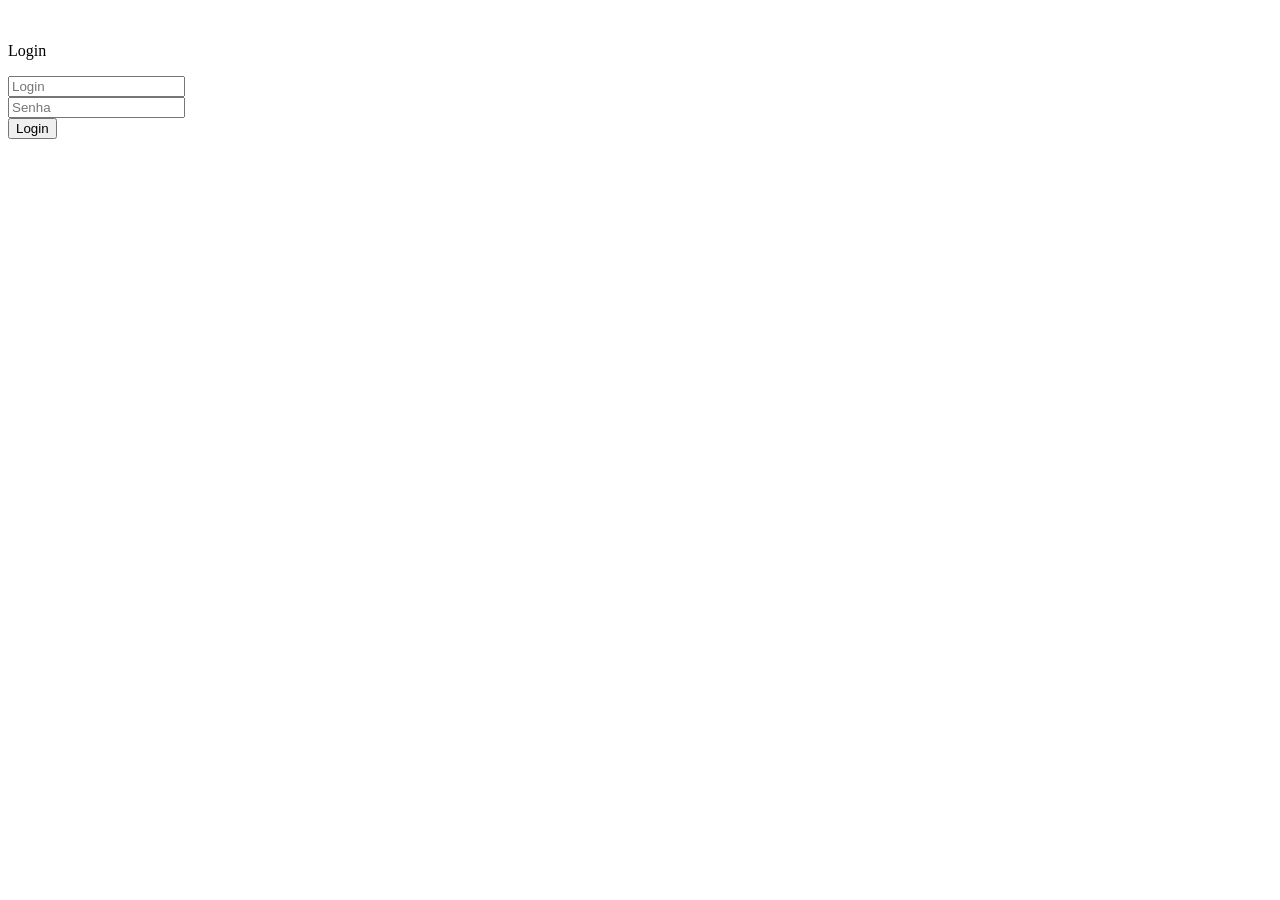
==== login.html @ d6b83bb2 "Criado o html da pagina de login" ====
<!DOCTYPE html>
<html lang="en">
<head>
    <meta charset="UTF-8">
    <meta name="viewport" content="width=device-width, initial-scale=1.0">
    <title>Login TaskFlow</title>
</head>
<body>
    <main>
        <div id="img-main">
            <img src="" alt="">
        </div>
        <div id="login">
            <div id="title-form">
                <p>Login</p>
            </div>
            <div id="form-login">
                <div id="user-id" class="input-form">
                    <input type="text" name="user-id" id="input-id" placeholder="Login">
                </div>
                <div id="user-password" class="input-form">
                    <input type="text" name="user-password" id="input-password" placeholder="Senha">
                </div>
                <div id="button-form">
                    <button type="button">Login</button>
                </div>
            </div>
        </div>
    </main>
</body>
</html>
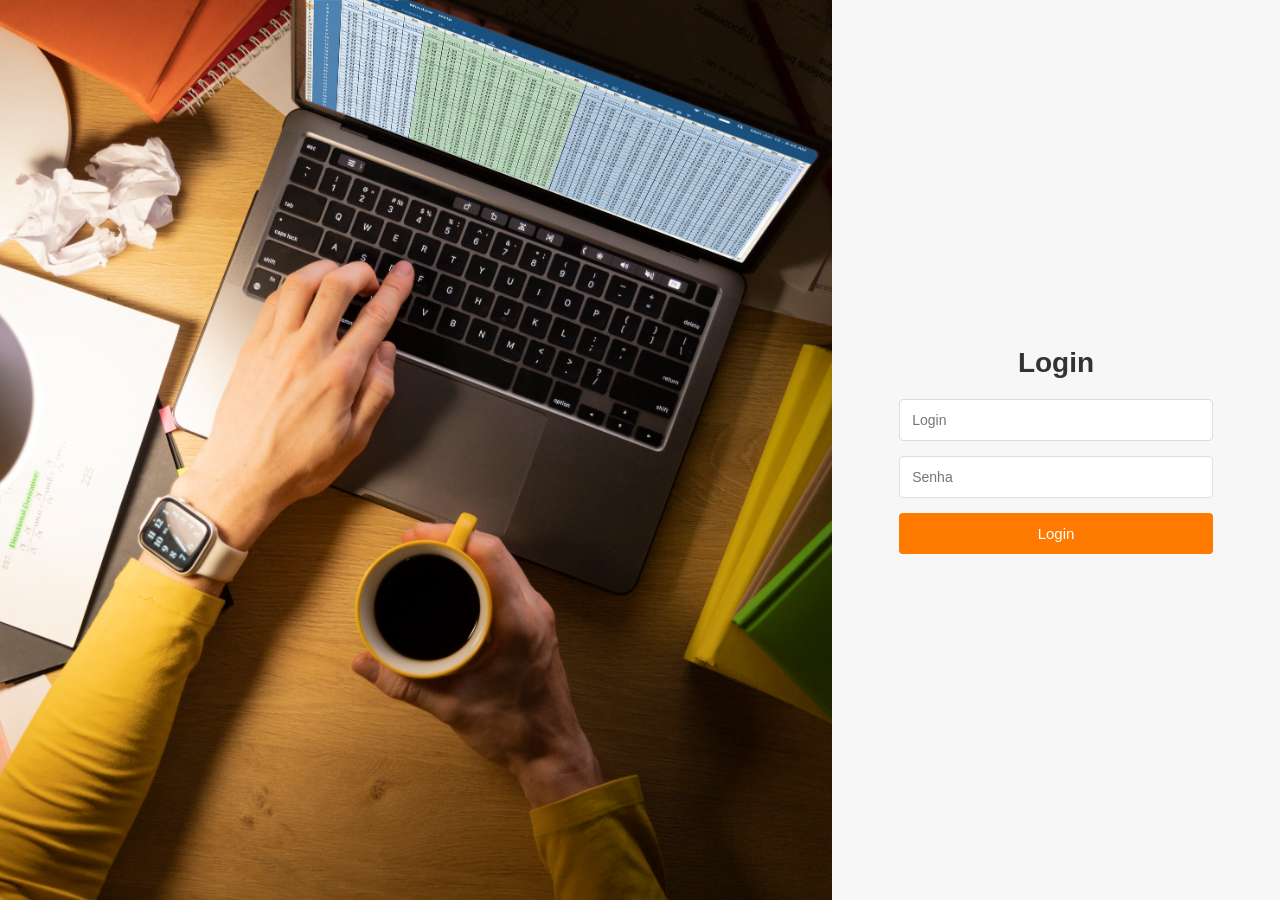
==== commit 111646a0: "TRF-01 Css tela de login" ====
--- a/login.html
+++ b/login.html
@@ -3,12 +3,13 @@
 <head>
     <meta charset="UTF-8">
     <meta name="viewport" content="width=device-width, initial-scale=1.0">
+    <link rel="stylesheet" href="login.css">
     <title>Login TaskFlow</title>
 </head>
 <body>
     <main>
         <div id="img-main">
-            <img src="" alt="">
+            <img src="image.jpg" alt="">
         </div>
         <div id="login">
             <div id="title-form">
--- a/login.css
+++ b/login.css
@@ -0,0 +1,86 @@
+*{
+    margin: 0;
+    padding: 0;
+    box-sizing: border-box;
+    font-family: Arial, Helvetica, sans-serif;
+}
+
+body{
+    height: 100vh;
+}
+
+main{
+    display: flex;
+    height: 100vh;
+}
+
+
+#img-main{
+    width: 65%;
+}
+
+#img-main img{
+    width: 100%;
+    height: 100%;
+    object-fit: cover;
+}
+
+
+#login {
+    width: 35%;
+    display: flex;
+    justify-content: center;
+    align-items: center;
+    background-color: #f7f7f7;
+    align-content: center;
+    flex-direction: column;
+}
+
+#form-login{
+    width: 70%;
+}
+
+
+#title-form{
+    width: 100%;
+    text-align: center;
+    
+    margin-bottom: 20px;
+}
+
+#title-form p{
+    font-size: 28px;
+    font-weight: bold;
+    color: #333;
+    text-align: center;
+}
+
+
+
+.input-form{
+    margin-bottom: 15px;
+}
+
+.input-form input{
+    width: 100%;
+    padding: 12px;
+    border: 1px solid #ddd;
+    border-radius: 4px;
+    font-size: 14px;
+}
+
+
+#button-form button{
+    width: 100%;
+    padding: 12px;
+    border: none;
+    background-color: #FF7B00;
+    color: white;
+    font-size: 15px;
+    border-radius: 4px;
+    cursor: pointer;
+}
+
+#button-form button:hover{
+    background-color: #FF7B00;
+}
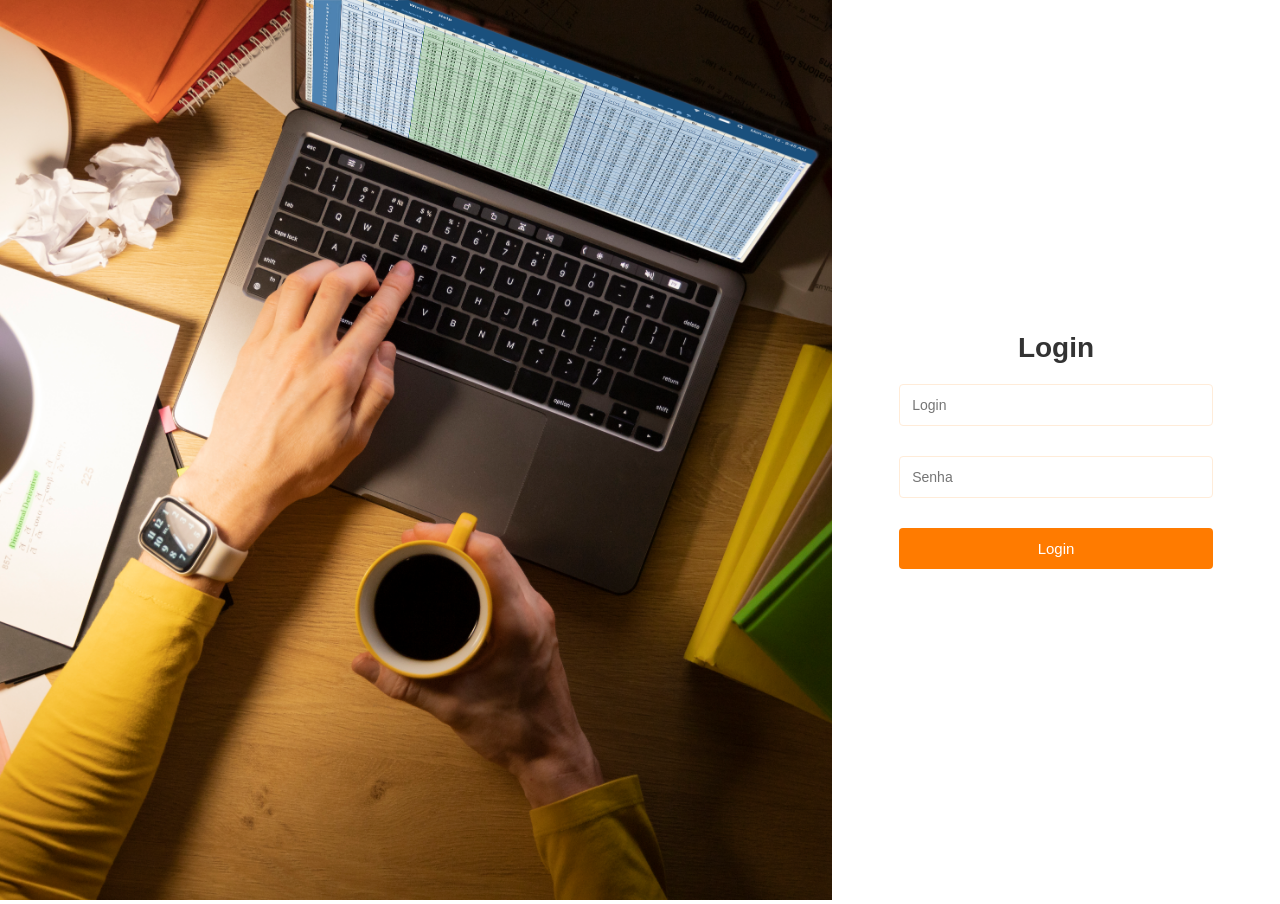
==== commit 29a10915: "Atualizado o README, criado o arquivo de variaveis para o css e estilizado o focus do login" ====
--- a/login.html
+++ b/login.html
@@ -17,13 +17,13 @@
             </div>
             <div id="form-login">
                 <div id="user-id" class="input-form">
-                    <input type="text" name="user-id" id="input-id" placeholder="Login">
+                    <input type="text" name="user-id" id="input-id" class="input-form" placeholder="Login">
                 </div>
                 <div id="user-password" class="input-form">
-                    <input type="text" name="user-password" id="input-password" placeholder="Senha">
+                    <input type="password" name="user-password" id="input-password" class="input-form" placeholder="Senha">
                 </div>
                 <div id="button-form">
-                    <button type="button">Login</button>
+                    <button type="button" onclick="window.location.href='index.html'">Login</button>
                 </div>
             </div>
         </div>
--- a/login.css
+++ b/login.css
@@ -1,3 +1,5 @@
+@import url("variables.css");
+
 *{
     margin: 0;
     padding: 0;
@@ -31,7 +33,7 @@
     display: flex;
     justify-content: center;
     align-items: center;
-    background-color: #f7f7f7;
+    background-color: var(--white);
     align-content: center;
     flex-direction: column;
 }
@@ -64,7 +66,7 @@
 .input-form input{
     width: 100%;
     padding: 12px;
-    border: 1px solid #ddd;
+    border: 1px solid var(--light-orange);
     border-radius: 4px;
     font-size: 14px;
 }
@@ -74,13 +76,17 @@
     width: 100%;
     padding: 12px;
     border: none;
-    background-color: #FF7B00;
-    color: white;
+    background-color: var(--primary-orange);
+    color: var(--white);
     font-size: 15px;
     border-radius: 4px;
     cursor: pointer;
 }
 
 #button-form button:hover{
-    background-color: #FF7B00;
+    background-color: var(--dark-orange);
+}
+
+.input-form:focus{
+    outline: 0.5px solid var(--primary-orange)
 }
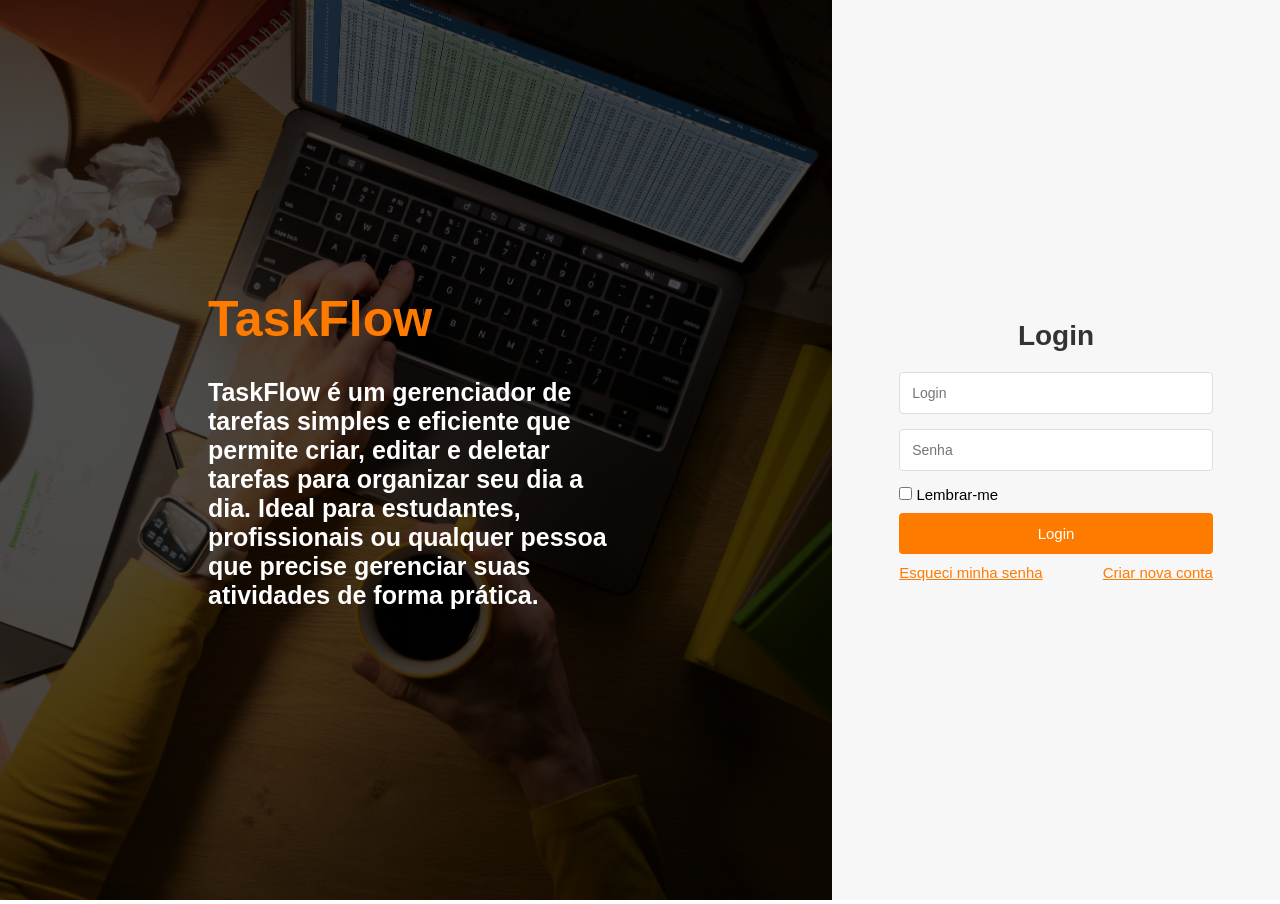
==== commit e52ddc75: "Adicionado JS para validações no login, links de redefinição de senha e cadastrar, checkbox de lembr" ====
--- a/login.html
+++ b/login.html
@@ -1,15 +1,33 @@
 <!DOCTYPE html>
 <html lang="en">
+
 <head>
     <meta charset="UTF-8">
     <meta name="viewport" content="width=device-width, initial-scale=1.0">
     <link rel="stylesheet" href="login.css">
     <title>Login TaskFlow</title>
 </head>
+
+<script>
+    function verificarLogin(){
+        var login = document.getElementById('input-id').value;
+        var senha = document.getElementById('input-password').value;
+
+        if (login == "" || login == undefined || senha == "" || senha == undefined) {
+            alert("O login e senha devem ser preenchidos.")
+        } else if (!login.includes("@") || !login.includes("."))
+            alert("Login incorreto, deve seguir o modelo: example@example.com")
+        }
+</script>
+
 <body>
     <main>
         <div id="img-main">
             <img src="image.jpg" alt="">
+            <div class="image_text">
+                <h2 class="project-title">TaskFlow</h2>
+                <p class="project-description">TaskFlow é um gerenciador de tarefas simples e eficiente que permite criar, editar e deletar tarefas para organizar seu dia a dia. Ideal para estudantes, profissionais ou qualquer pessoa que precise gerenciar suas atividades de forma prática.</p>   
+            </div>
         </div>
         <div id="login">
             <div id="title-form">
@@ -17,16 +35,29 @@
             </div>
             <div id="form-login">
                 <div id="user-id" class="input-form">
-                    <input type="text" name="user-id" id="input-id" class="input-form" placeholder="Login">
+                    <input type="text" name="user-id" id="input-id" placeholder="Login">
                 </div>
                 <div id="user-password" class="input-form">
-                    <input type="password" name="user-password" id="input-password" class="input-form" placeholder="Senha">
+                    <input type="password" name="user-password" id="input-password" placeholder="Senha">
+                </div>
+                <div id="remember-me-checkbox" class="checkbox-and-links">
+                    <input type="checkbox" name="" id="">
+                    <label for="">Lembrar-me</label>
                 </div>
                 <div id="button-form">
-                    <button type="button" onclick="window.location.href='index.html'">Login</button>
+                    <button type="button" onclick="verificarLogin()">Login</button>
+                </div>
+                <div id="links-tab" class="checkbox-and-links">
+                    <div id="forgot-password">
+                        <a href="#">Esqueci minha senha</a>
+                    </div>
+                    <div id="create-account">
+                        <a href="#" >Criar nova conta</a>
+                    </div>
                 </div>
             </div>
         </div>
     </main>
 </body>
+
 </html>
--- a/login.css
+++ b/login.css
@@ -1,5 +1,3 @@
-@import url("variables.css");
-
 *{
     margin: 0;
     padding: 0;
@@ -16,9 +14,26 @@
     height: 100vh;
 }
 
+.image_text { 
+    position: absolute;
+    top: 50%;
+    left: 50%;
+    transform: translate(-50%, -50%);
+    color: #ffffff;
+    font-weight: bold;
+    z-index: 1;
+}
+
+#img-main::after{
+    content: "";
+    position: absolute;
+    inset: 0;
+    background: rgba(0,0,0,0.7);
+}
 
 #img-main{
     width: 65%;
+    position: relative;
 }
 
 #img-main img{
@@ -27,13 +42,23 @@
     object-fit: cover;
 }
 
+.project-description {
+    font-size: 25px;
+    width: 100%;
+}
+
+.project-title {
+    margin-bottom: 30px;
+    font-size: 50px;
+    color: #FF7B00;
+}
 
 #login {
     width: 35%;
     display: flex;
     justify-content: center;
     align-items: center;
-    background-color: var(--white);
+    background-color: #f7f7f7;
     align-content: center;
     flex-direction: column;
 }
@@ -66,7 +91,7 @@
 .input-form input{
     width: 100%;
     padding: 12px;
-    border: 1px solid var(--light-orange);
+    border: 1px solid #ddd;
     border-radius: 4px;
     font-size: 14px;
 }
@@ -76,17 +101,31 @@
     width: 100%;
     padding: 12px;
     border: none;
-    background-color: var(--primary-orange);
-    color: var(--white);
+    background-color: #FF7B00;
+    color: white;
     font-size: 15px;
     border-radius: 4px;
     cursor: pointer;
 }
 
 #button-form button:hover{
-    background-color: var(--dark-orange);
+    background-color: #FF7B00;
 }
 
-.input-form:focus{
-    outline: 0.5px solid var(--primary-orange)
+#links-tab {
+    margin-top: 10px;
+    display: flex;
+    justify-content: space-between;
+}
+
+#remember-me-checkbox {
+    margin-bottom: 10px;
+}
+
+.checkbox-and-links {
+    font-size: 15px;
+}
+
+a {
+    color: #FF7B00;
 }
